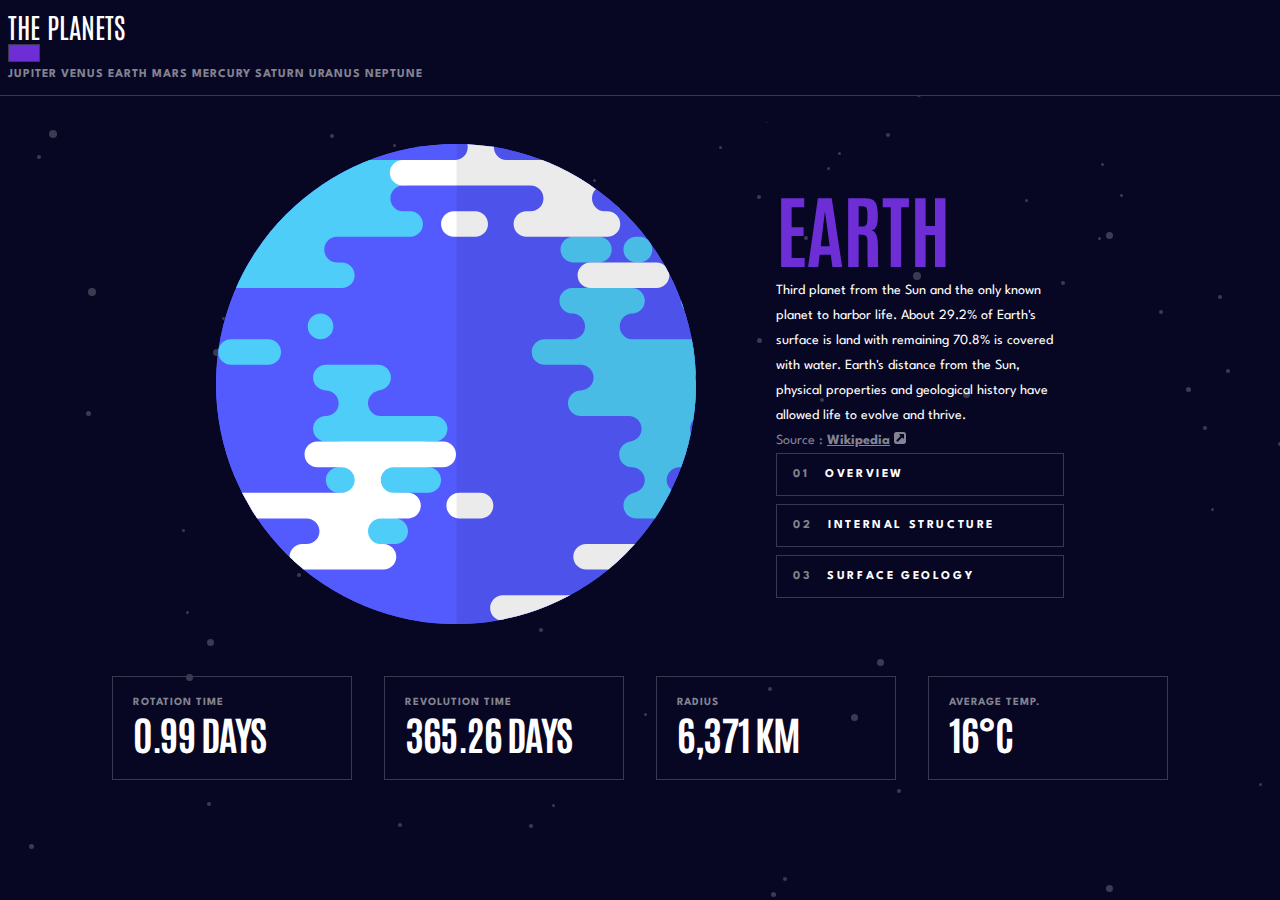
==== earth.html @ d7c1f834 "UI Changes" ====
<!DOCTYPE html>
<html lang="en">

<head>
    <meta charset="UTF-8">
    <meta http-equiv="X-UA-Compatible" content="IE=edge">
    <meta name="viewport" content="width=device-width, initial-scale=1.0">
    <title>Planets</title>
    <link href="https://fonts.googleapis.com/css2?family=Antonio:wght@500&display=swap" rel="stylesheet">
    <link href="https://fonts.googleapis.com/css2?family=League+Spartan:wght@400;700&display=swap" rel="stylesheet">
    <link href="https://cdn.jsdelivr.net/npm/bootstrap@5.3.0-alpha1/dist/css/bootstrap.min.css" rel="stylesheet"
        integrity="sha384-GLhlTQ8iRABdZLl6O3oVMWSktQOp6b7In1Zl3/Jr59b6EGGoI1aFkw7cmDA6j6gD" crossorigin="anonymous">
    <link rel="stylesheet" href="https://cdnjs.cloudflare.com/ajax/libs/font-awesome/6.2.1/css/all.min.css" integrity="sha512-MV7K8+y+gLIBoVD59lQIYicR65iaqukzvf/nwasF0nqhPay5w/9lJmVM2hMDcnK1OnMGCdVK+iQrJ7lzPJQd1w==" crossorigin="anonymous" referrerpolicy="no-referrer" />
    <link rel="stylesheet" href="style.css">
</head>

<body>
    <section class="header">
        <nav class="navbar navbar-expand-sm bg-body-tertiary">
            <div class="container-fluid">
                <a class="brand" href="#">THE PLANETS</a>
                <button class="navbar-toggler navbar-toggler-earth" type="button" data-bs-toggle="collapse"
                    data-bs-target="#navbarNavAltMarkup" aria-controls="navbarNavAltMarkup" aria-expanded="false"
                    aria-label="Toggle navigation">
                    <span class="fa-solid fa-bars"></span>
                </button>
                <div class="collapse navbar-collapse" id="navbarNavAltMarkup">
                    <div class="navbar-nav ms-auto">
                        <a href="index.html"><img src="images/jupiter1.svg" alt="" width="15px"><span class="nav_jupiter">JUPITER</span></a>
                        <a href="venus.html"><img src="images/venus1.svg" alt="" width="15px"><span class="nav_venus">VENUS</span></a>
                        <a href="earth.html"><img src="images/earth1.svg" alt="" width="15px"><span class="nav_earth">EARTH</span></a>
                        <a href="mars.html"><img src="images/mars1.svg" alt="" width="15px"><span class="nav_mars">MARS</span></a>
                        <a href="mercury.html"><img src="images/mercury1.svg" alt="" width="15px"><span class="nav_mercury">MERCURY</span></a>
                        <a class="a_saturn" href="saturn.html"><img src="images/saturn1.svg" alt="" width="22px"><span class="nav_saturn">SATURN</span></a>
                        <a href="uranus.html"><img src="images/uranus1.svg" alt="" width="15px"><span class="nav_uranus">URANUS</span></a>
                        <a href="neptune.html"><img src="images/neptune1.svg" alt="" width="15px"><span class="nav_neptune">NEPTUNE</span></a>
                    </div>
                </div>
            </div>
        </nav>
    </section>
    <section class="main">
        <div class="left">
            <img id="javaimg" class="mainimage" src="images/earth1.svg" alt="Image of Earth">
        </div>
        <div class="right">
            <div class="planet">
                <h1 class="earth_h1">EARTH</h1>
                <p id="p1">Third planet from the Sun and the only known planet to harbor life. About 29.2% of Earth's
                    surface is land with remaining 70.8% is covered with water. Earth's distance from the Sun, physical
                    properties and geological history have allowed life to evolve and thrive.</p>
                <p class="source">Source : <a class="linkhover_earth" href="https://en.wikipedia.org/wiki/Earth"
                        target="_blank">Wikipedia</a> <img src="images/source.svg" alt=""></p>
            </div>
            <div class="button button_earth">
                <button id="btn1" class="box btn1"><span>01</span>OVERVIEW</button>
                <button id="btn2" class="box btn2"><span>02</span>INTERNAL STRUCTURE</button>
                <button id="btn3" class="box btn2"><span>03</span>SURFACE GEOLOGY</button>
            </div>
        </div>
    </section>
    <section class="footer footer_earth">
        <div class="rect">
            <h4>ROTATION TIME</h4>
            <h2>0.99 DAYS</h2>
        </div>
        <div class="rect">
            <h4>REVOLUTION TIME</h4>
            <h2>365.26 DAYS</h2>
        </div>
        <div class="rect">
            <h4>RADIUS</h4>
            <h2>6,371 KM</h2>
        </div>
        <div class="rect">
            <h4>AVERAGE TEMP.</h4>
            <h2>16&#176;C</h2>
        </div>
    </section>
    <script src="./js/earth.js"></script>
    <script src="https://cdn.jsdelivr.net/npm/@popperjs/core@2.11.6/dist/umd/popper.min.js"
        integrity="sha384-oBqDVmMz9ATKxIep9tiCxS/Z9fNfEXiDAYTujMAeBAsjFuCZSmKbSSUnQlmh/jp3"
        crossorigin="anonymous"></script>
    <script src="https://cdn.jsdelivr.net/npm/bootstrap@5.3.0-alpha1/dist/js/bootstrap.min.js"
        integrity="sha384-mQ93GR66B00ZXjt0YO5KlohRA5SY2XofN4zfuZxLkoj1gXtW8ANNCe9d5Y3eG5eD"
        crossorigin="anonymous"></script>
</body>

</html>
---- style.css ----
*{
    box-sizing: border-box;
    padding: 0;
    margin: 0;
    color: #FFFFFF;
}
body{
    background-color: #070724;
    background-image: url(images/dots.svg);
}
h1{
    font-family: 'Antonio', sans-serif;
    font-size: 5rem;
    line-height: 6.4375rem;
}
#p1{
    height: 9.375rem;
}
.brand{
    font-family: 'Antonio';
    font-size: 1.75rem;
    color: #FFFFFF;
    -webkit-user-select: none;
    -ms-user-select: none;
    user-select: none;
}
.navbar-nav{
    gap: 2rem;
}
.navbar-nav img{
    display: none;
}
.navbar-nav span{
    font-family: 'League Spartan', sans-serif;
    font-weight: 700;
    font-size: 0.75rem;
    color: #838391;
    letter-spacing: 0.0625rem;
}
.navbar{
    padding: 0.5rem 0.5rem;
    background-color: #070724 !important;
    border-bottom: 1px solid #38384F;
}
p{
    font-family: 'League Spartan', sans-serif;
    font-size: 0.875rem;
    font-weight: 400;
    line-height: 1.5625rem;
}
a{
    text-decoration: none;
}
.source{
    font-family: 'League Spartan', sans-serif;
    font-size: 0.875rem;
    line-height: 1.5625rem;
    color: #838391;
}
.source a{
    font-weight: 700;
    color: #838391;
    text-decoration: underline;
}
.box, span{
    font-family: 'League Spartan', sans-serif;
    font-size: 0.75rem;
    font-weight: 700;
    line-height: 1.5625rem;
    letter-spacing: 0.1625rem;
    color: #FFFFFF;
}
.right span{
    color: #838391;
    padding-left: 1rem;
    padding-right: 1rem;
}
h2{
    font-family: 'Antonio', sans-serif;
    font-size: 2.5rem;
    line-height: 3.25rem;
    letter-spacing: -0.09375rem;
}
h4{
    font-family: 'League Spartan', sans-serif;
    font-weight: 700;
    font-size: 0.6875rem;
    color: #838391;
    letter-spacing: 0.0625rem;
}
.right h1{
    -webkit-user-select: none;
    -ms-user-select: none;
    user-select: none;
}
.fa-solid{
    font-size: 1rem;
    padding: 0 0.7rem;
    color: #FFFFFF;
}
.navbar-toggler{
    display: flex;
    padding: 0.5rem 0.25rem;
    align-items: center;
    justify-content: center;
}
.button{
    display: flex;
    flex-direction: column;
    gap: 0.5rem;
    width: 18rem;
}
button{
    background-color: #070724;
    border: 1px solid #38384F;
    padding-top: 0.5rem;
    padding-bottom: 0.5rem;
}
.box{
    display: flex;
}
.rect{
    min-width: 15rem;
    border: 1px solid #38384F;
    padding: 1.25rem;
}
/* ------------------------------------------------JUPITER-----COLORS------------------------------------------------ */
.button_jupiter button:hover {
    background-color: #38384F;
}
.button_jupiter button:active {
    background-color: #D83A34;
}
.button_jupiter button:focus{
    background-color: #D83A34;
}
.button_jupiter button:focus{
    background-color: #D83A34;
}
.rect:hover{
    color: #D83A34;
    border-color: #D83A34;
}
.linkhover:hover{
    color: #D83A34;
}
h1{
    color: #D83A34;
}
.nav_jupiter:hover{
    color: #D83A34;
}
.navbar-toggler-jupiter{
    background-color: #D83A34;
    color: transparent;
}
/* ------------------------------------------------VENUS-----COLORS------------------------------------------------ */
.button_venus button:hover {
    background-color: #38384F;
}
.button_venus button:active {
    background-color: #EDA249;
}
.button_venus button:focus{
    background-color: #EDA249;
}
.footer_venus .rect:hover{
    color: #EDA249;
    border-color: #EDA249;
}
.venus_h1{
    color: #EDA249;
}
.linkhover_venus:hover{
    color: #EDA249;
}
.nav_venus:hover{
    color: #EDA249;
}
.navbar-toggler-venus{
    background-color: #EDA249;
    color: transparent;
}
/* ------------------------------------------------EARTH-----COLORS------------------------------------------------ */
.button_earth button:hover {
    background-color: #38384F;
}
.button_earth button:active {
    background-color: #6D2ED5;
}
.button_earth button:focus{
    background-color: #6D2ED5;
}
.footer_earth .rect:hover{
    color: #6D2ED5;
    border-color: #6D2ED5;
}
.earth_h1{
    color: #6D2ED5;
}
.linkhover_earth:hover{
    color: #6D2ED5;
}
.nav_earth:hover{
    color: #6D2ED5;
}
.navbar-toggler-earth{
    background-color: #6D2ED5;
    color: transparent;
}
/* ------------------------------------------------MARS-----COLORS------------------------------------------------ */
.button_mars button:hover {
    background-color: #38384F;
}
.button_mars button:active {
    background-color: #D14C32;
}
.button_mars button:focus{
    background-color: #D14C32;
}
.footer_mars .rect:hover{
    color: #D14C32;
    border-color: #D14C32;
}
.mars_h1{
    color: #D14C32;
}
.linkhover_mars:hover{
    color: #D14C32;
}
.nav_mars:hover{
    color: #D14C32;
}
.navbar-toggler-mars{
    background-color: #D14C32;
    color: transparent;
}
/* ------------------------------------------------MERCURY-----COLORS------------------------------------------------ */
.button_mercury button:hover {
    background-color: #38384F;
}
.button_mercury button:active {
    background-color: #419EBB;
}
.button_mercury button:focus{
    background-color: #419EBB;
}
.footer_mercury .rect:hover{
    color: #419EBB;
    border-color: #419EBB;
}
.mercury_h1{
    color: #419EBB;
}
.linkhover_mercury:hover{
    color: #419EBB;
}
.nav_mercury:hover{
    color: #419EBB;
}
.navbar-toggler-mercury{
    background-color: #419EBB;
    color: transparent;
}
/* ------------------------------------------------SATURN-----COLORS------------------------------------------------ */
.button_saturn button:hover {
    background-color: #38384F;
}
.button_saturn button:active {
    background-color: #CD5120;
}
.button_saturn button:focus{
    background-color: #CD5120;
}
.footer_saturn .rect:hover{
    color: #CD5120;
    border-color: #CD5120;
}
.saturn_h1{
    color: #CD5120;
}
.linkhover_saturn:hover{
    color: #CD5120;
}
.nav_saturn:hover{
    color: #CD5120;
}
.navbar-toggler-saturn{
    background-color: #CD5120;
    color: transparent;
}
/* ------------------------------------------------URANUS-----COLORS------------------------------------------------ */
.button_uranus button:hover {
    background-color: #38384F;
}
.button_uranus button:active {
    background-color: #1EC1A2;
}
.button_uranus button:focus{
    background-color: #1EC1A2;
}
.footer_uranus .rect:hover{
    color: #1EC1A2;
    border-color: #1EC1A2;
}
.uranus_h1{
    color: #1EC1A2;
}
.linkhover_uranus:hover{
    color: #1EC1A2;
}
.nav_uranus:hover{
    color: #1EC1A2;
}
.navbar-toggler-uranus{
    background-color: #1EC1A2;
    color: transparent;
}
/* ------------------------------------------------NEPTUNE-----COLORS------------------------------------------------ */
.button_neptune button:hover {
    background-color: #38384F;
}
.button_neptune button:active {
    background-color: #2D68F0;
}
.button_neptune button:focus{
    background-color: #2D68F0;
}
.footer_neptune .rect:hover{
    color: #2D68F0;
    border-color: #2D68F0;
}
.neptune_h1{
    color: #2D68F0;
}
.linkhover_neptune:hover{
    color: #2D68F0;
}
.nav_neptune:hover{
    color: #2D68F0;
}
.navbar-toggler-neptune{
    background-color: #2D68F0;
    color: transparent;
}
/* ------------------------------------------------THE-----END------------------------------------------------ */
.footer{
    display: flex;
    justify-content: center;
    gap: 2rem;
    margin: 3rem 2rem;
    flex-wrap: wrap;
}
.main{
    display: flex;
    justify-content: center;
    gap: 15rem;
    margin: 3rem 9.375rem;
    align-items: center;
    flex-wrap: wrap;
}
.right{
    width: 18rem;
}
.mainimage{
    width: 30rem;
}
@media only screen and (max-width: 1179px) {
    .main{
        flex-direction: column;
        width: 51.875rem;
        margin: 3rem auto;
    }
    .right {
        display: flex;
        width: 100%;
        gap: 5rem;
        justify-content: center;
        align-items: center;
        }
    .planet{
            width: 80rem;
    }
    .button{
        width: 80rem;
    }
    #p1{
        height: 7.8125rem;
    }
    .footer{
        margin-top: -1rem;
    }
}
  @media only screen and (max-width: 892px) {
    .container-fluid{
        flex-direction: column;
        gap: .5rem;
    }
    .navbar-nav{
        gap: 1.5rem;
        display: flex;
        justify-content: center;
        align-items: center;
        border-top: 1px solid #38384F;
        padding-top: 0.75rem;
    }
    .main{
        width: auto;
        margin: 3rem auto;
    }
    .mainimage {
    width: 25rem;
    }
    .right {
    display: flex;
    flex-direction: column;
    width: 100%;
    justify-content: space-between;
    gap: 1rem;
    align-items: center;
    }
    .planet{
        display: flex;
        flex-direction: column;
        justify-content: center;
        width: 80%;
    }
    .button{
        width: 20rem;
    }
    #p1{
        height: 4.6875rem;
    }
    .rect{
        width: 20rem;
    }
  }
  @media only screen and (max-width: 735px) {
    .rect {
        display: flex;
        justify-content: space-between;
        align-items: center;
    }
    .rect h4, .rect h2{
        margin: 0;
        line-height: normal;
    }
    .rect h4{
        font-size: 0.75rem;
    }
    .rect h2{
        font-size: 2rem;
    }
  }
  @media only screen and (max-width: 700px) {
    .mainimage {
    width: 20rem;
    }
  }
  @media only screen and (max-width: 575px) {
    .container-fluid{
        flex-direction: row;
    }
    .navbar-nav img{
        display: inline;
    }
    .navbar-nav a{
        font-size: 0.875rem;
        display: flex;
        justify-content: center;
        align-items: center;
        gap: 1em;
    }
    .navbar-nav .a_saturn{
        gap: 0.5625rem;
    }
    .navbar-nav span{
        width: 60px;
    }
    .navbar {
        background-image: url(images/dots.svg);
    }
  }
  @media only screen and (max-width: 1415px) {
    .main {
    gap: 5rem;
    }
  }
  @media only screen and (max-width: 1227px) {
    .main {
        gap: 2.5rem;
        }
  }
  @media only screen and (max-width: 400px) {
    .mainimage{
        width: 15.625rem;
    }
    .main {
        gap: 2.5rem;
    }
    h1 {
        font-size: 3.5rem;
    }
    h2 {
        font-size: 2rem;
    }
  }
  @media only screen and (max-width: 671px) {
    #p1{
        height: 6.25rem;
    }
  }
  @media only screen and (max-width: 503px) {
    #p1{
        height: 7.8125rem;
    }
  }
  @media only screen and (max-width: 418px) {
    #p1{
        height: 9.375rem;
    }
  }
  @media screen and (min-device-width: 736px) and (max-device-width: 892px) { 
    .rect {
        display: flex;
        justify-content: space-between;
        align-items: center;
    }
    .rect h4, .rect h2{
        margin: 0;
        line-height: normal;
    }
    .rect h4{
        font-size: 0.75rem;
    }
    .rect h2{
        font-size: 2rem;
    }
}
@media screen and (min-device-width: 892px) and (max-device-width: 1119px) { 
    .rect {
        display: flex;
        justify-content: space-between;
        align-items: center;
    }
    .rect h4, .rect h2{
        margin: 0 0.3rem;
        line-height: normal;
        min-width: 10rem;
    }
    .rect h4{
        font-size: 0.75rem;
    }
    .rect h2{
        font-size: 2rem;
    }
}
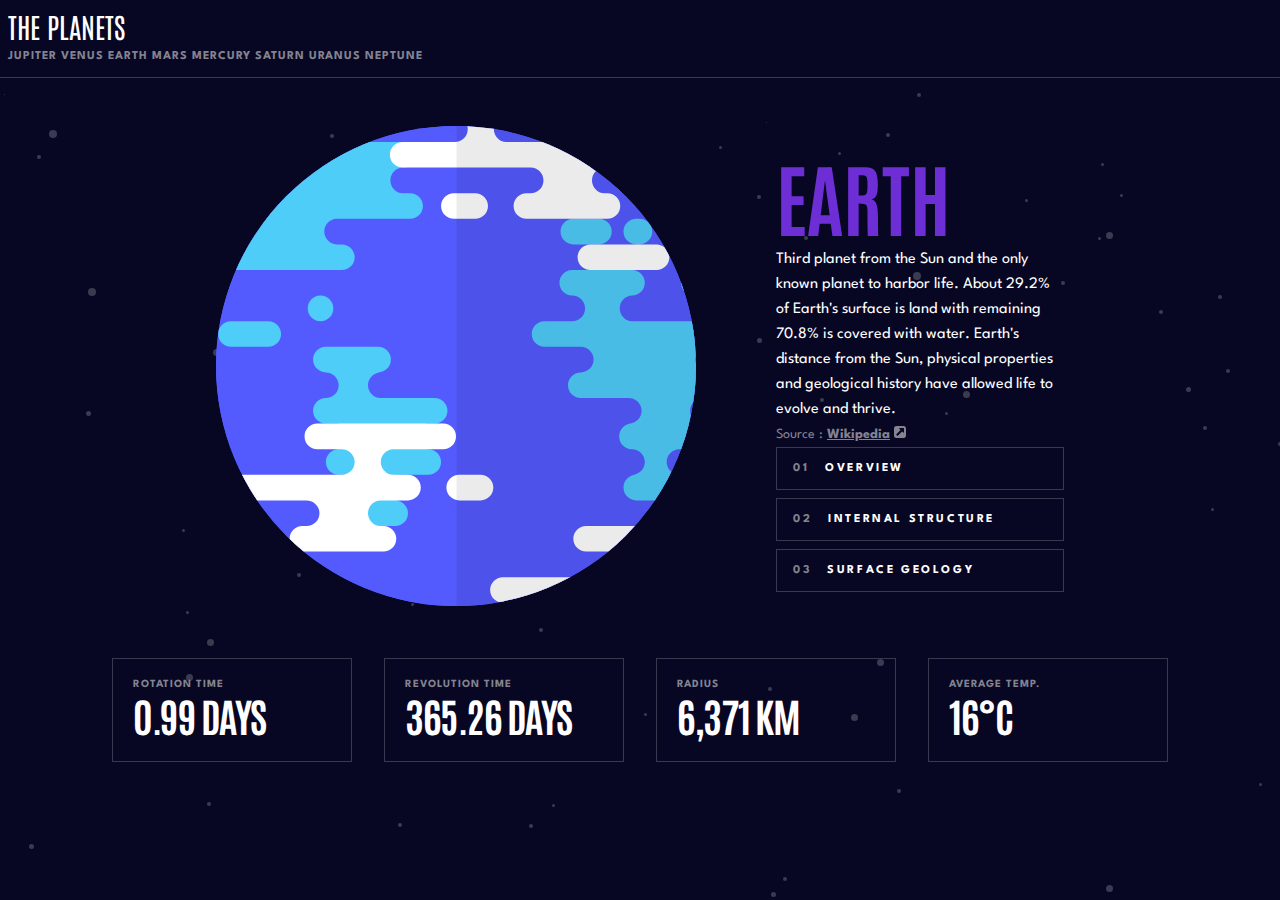
==== commit feec0764: "Font size changed" ====
--- a/earth.html
+++ b/earth.html
@@ -5,12 +5,13 @@
     <meta charset="UTF-8">
     <meta http-equiv="X-UA-Compatible" content="IE=edge">
     <meta name="viewport" content="width=device-width, initial-scale=1.0">
-    <title>Planets</title>
+    <title>Earth</title>
     <link href="https://fonts.googleapis.com/css2?family=Antonio:wght@500&display=swap" rel="stylesheet">
     <link href="https://fonts.googleapis.com/css2?family=League+Spartan:wght@400;700&display=swap" rel="stylesheet">
     <link href="https://cdn.jsdelivr.net/npm/bootstrap@5.3.0-alpha1/dist/css/bootstrap.min.css" rel="stylesheet"
         integrity="sha384-GLhlTQ8iRABdZLl6O3oVMWSktQOp6b7In1Zl3/Jr59b6EGGoI1aFkw7cmDA6j6gD" crossorigin="anonymous">
     <link rel="stylesheet" href="https://cdnjs.cloudflare.com/ajax/libs/font-awesome/6.2.1/css/all.min.css" integrity="sha512-MV7K8+y+gLIBoVD59lQIYicR65iaqukzvf/nwasF0nqhPay5w/9lJmVM2hMDcnK1OnMGCdVK+iQrJ7lzPJQd1w==" crossorigin="anonymous" referrerpolicy="no-referrer" />
+    <link rel="icon" href="./images/earth1.svg" type="image/x-icon">
     <link rel="stylesheet" href="style.css">
 </head>
 
@@ -31,7 +32,7 @@
                         <a href="earth.html"><img src="images/earth1.svg" alt="" width="15px"><span class="nav_earth">EARTH</span></a>
                         <a href="mars.html"><img src="images/mars1.svg" alt="" width="15px"><span class="nav_mars">MARS</span></a>
                         <a href="mercury.html"><img src="images/mercury1.svg" alt="" width="15px"><span class="nav_mercury">MERCURY</span></a>
-                        <a class="a_saturn" href="saturn.html"><img src="images/saturn1.svg" alt="" width="22px"><span class="nav_saturn">SATURN</span></a>
+                        <a class="a_saturn" href="saturn.html"><img src="images/saturnnav.svg" alt="" width="15px"><span class="nav_saturn">SATURN</span></a>
                         <a href="uranus.html"><img src="images/uranus1.svg" alt="" width="15px"><span class="nav_uranus">URANUS</span></a>
                         <a href="neptune.html"><img src="images/neptune1.svg" alt="" width="15px"><span class="nav_neptune">NEPTUNE</span></a>
                     </div>
--- a/style.css
+++ b/style.css
@@ -14,7 +14,7 @@
     line-height: 6.4375rem;
 }
 #p1{
-    height: 9.375rem;
+    height: 10.9375rem;
 }
 .brand{
     font-family: 'Antonio';
@@ -44,7 +44,7 @@
 }
 p{
     font-family: 'League Spartan', sans-serif;
-    font-size: 0.875rem;
+    font-size: 1rem;
     font-weight: 400;
     line-height: 1.5625rem;
 }
@@ -94,15 +94,18 @@
     user-select: none;
 }
 .fa-solid{
-    font-size: 1rem;
-    padding: 0 0.7rem;
+    font-size: 1.5rem;
+    padding: 0;
     color: #FFFFFF;
 }
 .navbar-toggler{
     display: flex;
-    padding: 0.5rem 0.25rem;
+    padding: 0;
     align-items: center;
     justify-content: center;
+    background-color: transparent;
+    color: transparent;
+    border: none;
 }
 .button{
     display: flex;
@@ -150,10 +153,6 @@
 .nav_jupiter:hover{
     color: #D83A34;
 }
-.navbar-toggler-jupiter{
-    background-color: #D83A34;
-    color: transparent;
-}
 /* ------------------------------------------------VENUS-----COLORS------------------------------------------------ */
 .button_venus button:hover {
     background-color: #38384F;
@@ -177,10 +176,6 @@
 .nav_venus:hover{
     color: #EDA249;
 }
-.navbar-toggler-venus{
-    background-color: #EDA249;
-    color: transparent;
-}
 /* ------------------------------------------------EARTH-----COLORS------------------------------------------------ */
 .button_earth button:hover {
     background-color: #38384F;
@@ -204,10 +199,6 @@
 .nav_earth:hover{
     color: #6D2ED5;
 }
-.navbar-toggler-earth{
-    background-color: #6D2ED5;
-    color: transparent;
-}
 /* ------------------------------------------------MARS-----COLORS------------------------------------------------ */
 .button_mars button:hover {
     background-color: #38384F;
@@ -231,10 +222,6 @@
 .nav_mars:hover{
     color: #D14C32;
 }
-.navbar-toggler-mars{
-    background-color: #D14C32;
-    color: transparent;
-}
 /* ------------------------------------------------MERCURY-----COLORS------------------------------------------------ */
 .button_mercury button:hover {
     background-color: #38384F;
@@ -258,10 +245,6 @@
 .nav_mercury:hover{
     color: #419EBB;
 }
-.navbar-toggler-mercury{
-    background-color: #419EBB;
-    color: transparent;
-}
 /* ------------------------------------------------SATURN-----COLORS------------------------------------------------ */
 .button_saturn button:hover {
     background-color: #38384F;
@@ -285,10 +268,6 @@
 .nav_saturn:hover{
     color: #CD5120;
 }
-.navbar-toggler-saturn{
-    background-color: #CD5120;
-    color: transparent;
-}
 /* ------------------------------------------------URANUS-----COLORS------------------------------------------------ */
 .button_uranus button:hover {
     background-color: #38384F;
@@ -312,10 +291,6 @@
 .nav_uranus:hover{
     color: #1EC1A2;
 }
-.navbar-toggler-uranus{
-    background-color: #1EC1A2;
-    color: transparent;
-}
 /* ------------------------------------------------NEPTUNE-----COLORS------------------------------------------------ */
 .button_neptune button:hover {
     background-color: #38384F;
@@ -338,10 +313,6 @@
 }
 .nav_neptune:hover{
     color: #2D68F0;
-}
-.navbar-toggler-neptune{
-    background-color: #2D68F0;
-    color: transparent;
 }
 /* ------------------------------------------------THE-----END------------------------------------------------ */
 .footer{
@@ -400,7 +371,7 @@
         gap: 1.5rem;
         display: flex;
         justify-content: center;
-        align-items: center;
+        align-items: flex-start;
         border-top: 1px solid #38384F;
         padding-top: 0.75rem;
     }
@@ -470,15 +441,20 @@
         justify-content: center;
         align-items: center;
         gap: 1em;
-    }
-    .navbar-nav .a_saturn{
-        gap: 0.5625rem;
+        margin-left: 1rem;
     }
     .navbar-nav span{
         width: 60px;
     }
     .navbar {
         background-image: url(images/dots.svg);
+    }
+    .navbar-nav span{
+        font-size: 0.85rem;
+        letter-spacing: 0.35rem;
+    }
+    p{
+        font-size: 1rem;
     }
   }
   @media only screen and (max-width: 1415px) {
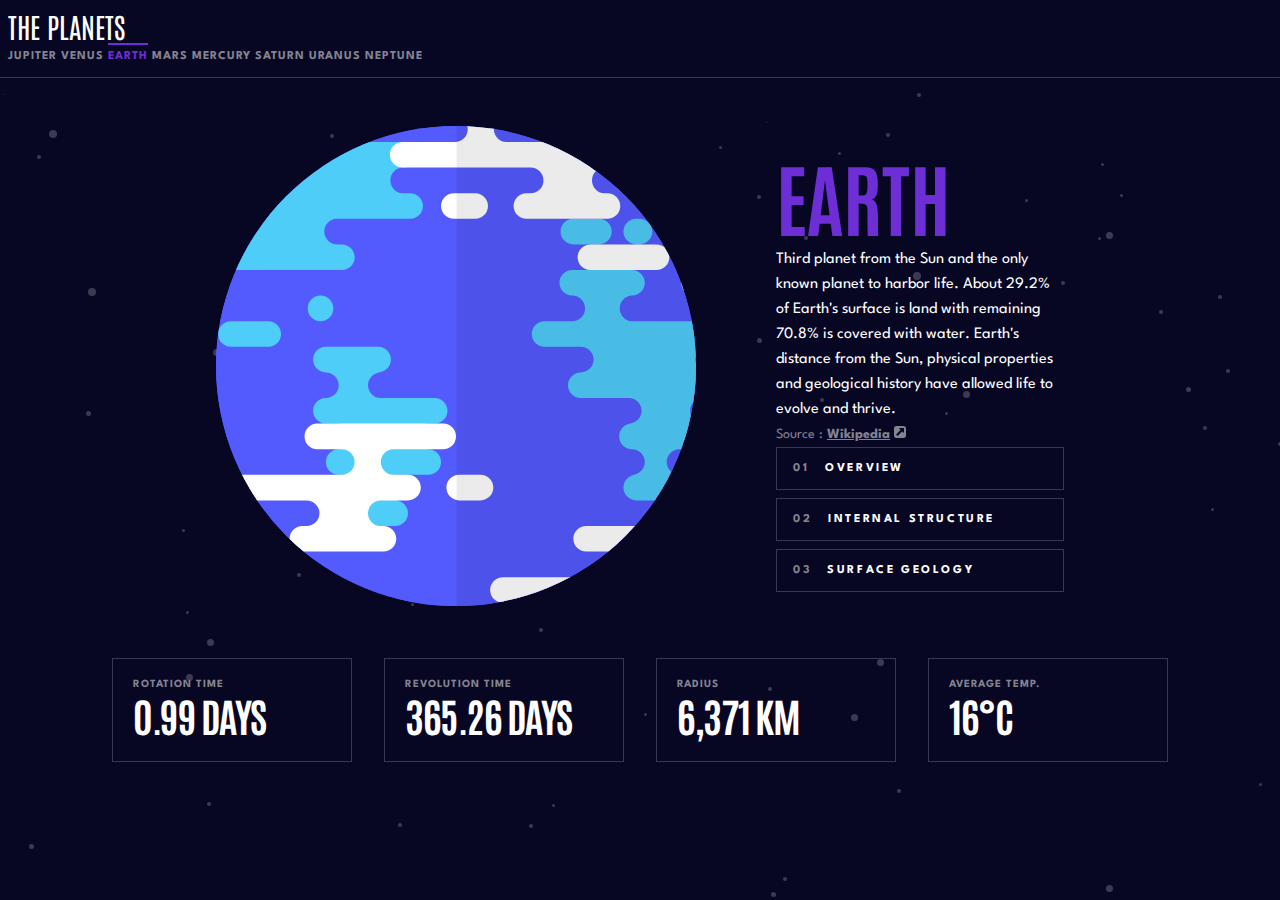
==== commit 6c76fee6: "Navbar changes" ====
--- a/earth.html
+++ b/earth.html
@@ -29,10 +29,10 @@
                     <div class="navbar-nav ms-auto">
                         <a href="index.html"><img src="images/jupiter1.svg" alt="" width="15px"><span class="nav_jupiter">JUPITER</span></a>
                         <a href="venus.html"><img src="images/venus1.svg" alt="" width="15px"><span class="nav_venus">VENUS</span></a>
-                        <a href="earth.html"><img src="images/earth1.svg" alt="" width="15px"><span class="nav_earth">EARTH</span></a>
+                        <a class="a_earth" href="earth.html"><img src="images/earth1.svg" alt="" width="15px"><span class="nav_earth earth_color">EARTH</span></a>
                         <a href="mars.html"><img src="images/mars1.svg" alt="" width="15px"><span class="nav_mars">MARS</span></a>
                         <a href="mercury.html"><img src="images/mercury1.svg" alt="" width="15px"><span class="nav_mercury">MERCURY</span></a>
-                        <a class="a_saturn" href="saturn.html"><img src="images/saturnnav.svg" alt="" width="15px"><span class="nav_saturn">SATURN</span></a>
+                        <a href="saturn.html"><img src="images/saturnnav.svg" alt="" width="15px"><span class="nav_saturn">SATURN</span></a>
                         <a href="uranus.html"><img src="images/uranus1.svg" alt="" width="15px"><span class="nav_uranus">URANUS</span></a>
                         <a href="neptune.html"><img src="images/neptune1.svg" alt="" width="15px"><span class="nav_neptune">NEPTUNE</span></a>
                     </div>
--- a/style.css
+++ b/style.css
@@ -153,6 +153,12 @@
 .nav_jupiter:hover{
     color: #D83A34;
 }
+.jupiter_color{
+    color: #D83A34 !important;
+}
+.a_jupiter{
+    border-top: 2px solid #D83A34;
+}
 /* ------------------------------------------------VENUS-----COLORS------------------------------------------------ */
 .button_venus button:hover {
     background-color: #38384F;
@@ -176,6 +182,12 @@
 .nav_venus:hover{
     color: #EDA249;
 }
+.venus_color{
+    color: #EDA249 !important;
+}
+.a_venus{
+    border-top: 2px solid #EDA249;
+}
 /* ------------------------------------------------EARTH-----COLORS------------------------------------------------ */
 .button_earth button:hover {
     background-color: #38384F;
@@ -199,6 +211,12 @@
 .nav_earth:hover{
     color: #6D2ED5;
 }
+.earth_color{
+    color: #6D2ED5 !important;
+}
+.a_earth{
+    border-top: 2px solid #6D2ED5;
+}
 /* ------------------------------------------------MARS-----COLORS------------------------------------------------ */
 .button_mars button:hover {
     background-color: #38384F;
@@ -222,6 +240,12 @@
 .nav_mars:hover{
     color: #D14C32;
 }
+.mars_color{
+    color: #D14C32 !important;
+}
+.a_mars{
+    border-top: 2px solid #D14C32;
+}
 /* ------------------------------------------------MERCURY-----COLORS------------------------------------------------ */
 .button_mercury button:hover {
     background-color: #38384F;
@@ -245,6 +269,12 @@
 .nav_mercury:hover{
     color: #419EBB;
 }
+.mercury_color{
+    color: #419EBB !important;
+}
+.a_mercury{
+    border-top: 2px solid #419EBB;
+}
 /* ------------------------------------------------SATURN-----COLORS------------------------------------------------ */
 .button_saturn button:hover {
     background-color: #38384F;
@@ -268,6 +298,12 @@
 .nav_saturn:hover{
     color: #CD5120;
 }
+.saturn_color{
+    color: #CD5120 !important;
+}
+.a_saturn{
+    border-top: 2px solid #CD5120;
+}
 /* ------------------------------------------------URANUS-----COLORS------------------------------------------------ */
 .button_uranus button:hover {
     background-color: #38384F;
@@ -291,6 +327,12 @@
 .nav_uranus:hover{
     color: #1EC1A2;
 }
+.uranus_color{
+    color: #1EC1A2 !important;
+}
+.a_uranus{
+    border-top: 2px solid #1EC1A2;
+}
 /* ------------------------------------------------NEPTUNE-----COLORS------------------------------------------------ */
 .button_neptune button:hover {
     background-color: #38384F;
@@ -313,6 +355,12 @@
 }
 .nav_neptune:hover{
     color: #2D68F0;
+}
+.neptune_color{
+    color: #2D68F0 !important;
+}
+.a_neptune{
+    border-top: 2px solid #2D68F0;
 }
 /* ------------------------------------------------THE-----END------------------------------------------------ */
 .footer{
@@ -491,9 +539,14 @@
         height: 7.8125rem;
     }
   }
+  @media only screen and (max-width: 478px) {
+    #p1{
+        height: 9.375rem;
+    }
+  }
   @media only screen and (max-width: 418px) {
     #p1{
-        height: 9.375rem;
+        height: 10.9375rem;
     }
   }
   @media screen and (min-device-width: 736px) and (max-device-width: 892px) { 
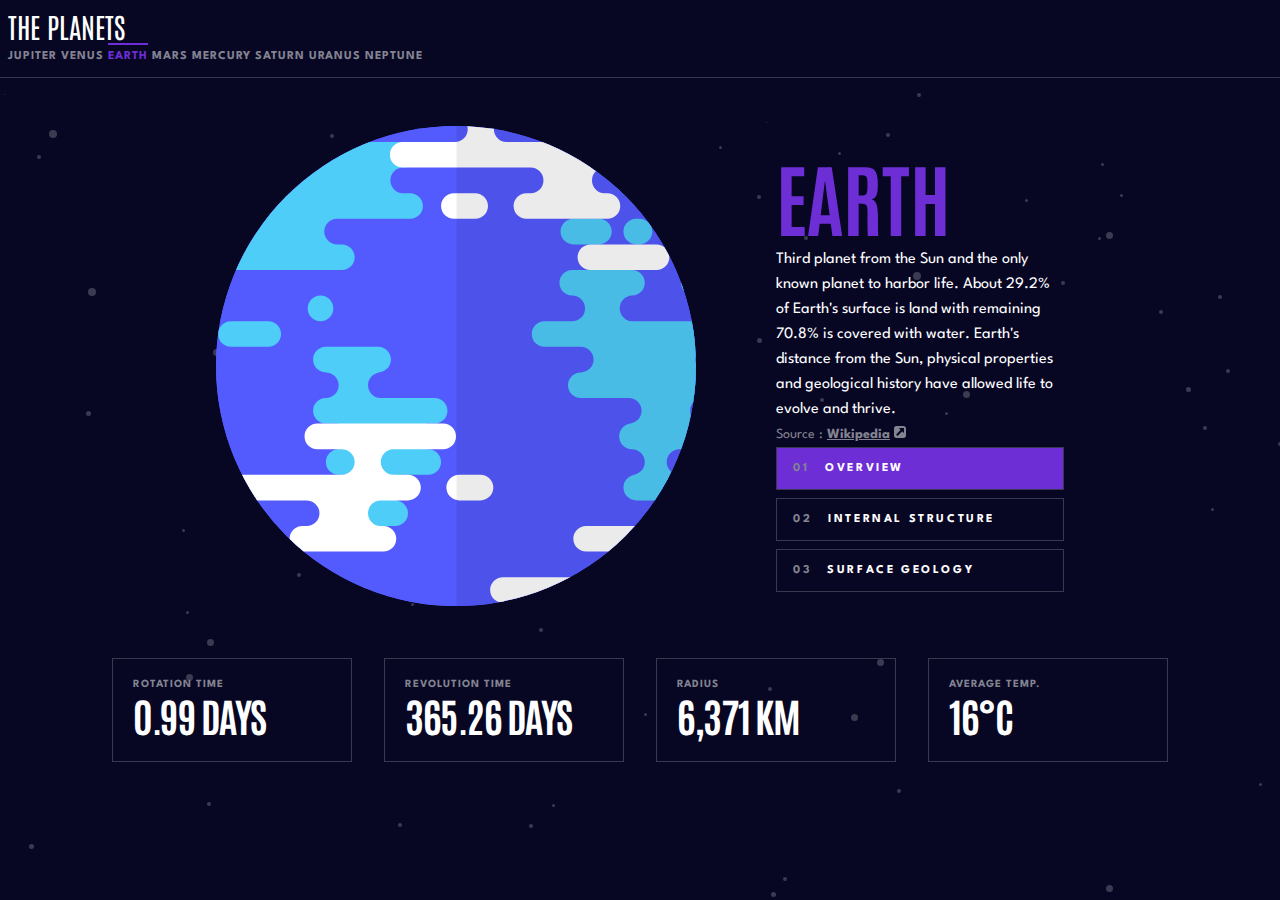
==== commit c8607c55: "UI fixes" ====
--- a/earth.html
+++ b/earth.html
@@ -27,18 +27,23 @@
                 </button>
                 <div class="collapse navbar-collapse" id="navbarNavAltMarkup">
                     <div class="navbar-nav ms-auto">
-                        <a href="index.html"><img src="images/jupiter1.svg" alt="" width="15px"><span class="nav_jupiter">JUPITER</span></a>
-                        <a href="venus.html"><img src="images/venus1.svg" alt="" width="15px"><span class="nav_venus">VENUS</span></a>
-                        <a class="a_earth" href="earth.html"><img src="images/earth1.svg" alt="" width="15px"><span class="nav_earth earth_color">EARTH</span></a>
-                        <a href="mars.html"><img src="images/mars1.svg" alt="" width="15px"><span class="nav_mars">MARS</span></a>
-                        <a href="mercury.html"><img src="images/mercury1.svg" alt="" width="15px"><span class="nav_mercury">MERCURY</span></a>
-                        <a href="saturn.html"><img src="images/saturnnav.svg" alt="" width="15px"><span class="nav_saturn">SATURN</span></a>
-                        <a href="uranus.html"><img src="images/uranus1.svg" alt="" width="15px"><span class="nav_uranus">URANUS</span></a>
-                        <a href="neptune.html"><img src="images/neptune1.svg" alt="" width="15px"><span class="nav_neptune">NEPTUNE</span></a>
+                        <a href="index.html"><img src="images/jupiter1.svg" alt="" width="15px"><span class="nav_jupiter">JUPITER</span><i class="fa-solid fa-angle-right"></i></a>
+                        <a href="venus.html"><img src="images/venus1.svg" alt="" width="15px"><span class="nav_venus">VENUS</span><i class="fa-solid fa-angle-right"></i></a>
+                        <a class="a_earth" href="earth.html"><img src="images/earth1.svg" alt="" width="15px"><span class="nav_earth earth_color">EARTH</span><i class="fa-solid fa-angle-right"></i></a>
+                        <a href="mars.html"><img src="images/mars1.svg" alt="" width="15px"><span class="nav_mars">MARS</span><i class="fa-solid fa-angle-right"></i></a>
+                        <a href="mercury.html"><img src="images/mercury1.svg" alt="" width="15px"><span class="nav_mercury">MERCURY</span><i class="fa-solid fa-angle-right"></i></a>
+                        <a href="saturn.html"><img src="images/saturnnav.svg" alt="" width="15px"><span class="nav_saturn">SATURN</span><i class="fa-solid fa-angle-right"></i></a>
+                        <a href="uranus.html"><img src="images/uranus1.svg" alt="" width="15px"><span class="nav_uranus">URANUS</span><i class="fa-solid fa-angle-right"></i></a>
+                        <a href="neptune.html"><img src="images/neptune1.svg" alt="" width="15px"><span class="nav_neptune">NEPTUNE</span><i class="fa-solid fa-angle-right"></i></a>
                     </div>
                 </div>
             </div>
         </nav>
+        <section class="mobile_btn">
+            <button id="btn11" class="mobile_box keep_mobile_earth">OVERVIEW</button>
+            <button id="btn22" class="mobile_box">INTERNAL STRUCTURE</button>
+            <button id="btn33" class="mobile_box">SURFACE GEOLOGY</button>
+        </section>
     </section>
     <section class="main">
         <div class="left">
@@ -54,7 +59,7 @@
                         target="_blank">Wikipedia</a> <img src="images/source.svg" alt=""></p>
             </div>
             <div class="button button_earth">
-                <button id="btn1" class="box btn1"><span>01</span>OVERVIEW</button>
+                <button id="btn1" class="box btn1 keep_earth"><span>01</span>OVERVIEW</button>
                 <button id="btn2" class="box btn2"><span>02</span>INTERNAL STRUCTURE</button>
                 <button id="btn3" class="box btn2"><span>03</span>SURFACE GEOLOGY</button>
             </div>
--- a/style.css
+++ b/style.css
@@ -3,6 +3,9 @@
     padding: 0;
     margin: 0;
     color: #FFFFFF;
+}
+::-webkit-scrollbar {
+    display: none;
 }
 body{
     background-color: #070724;
@@ -47,6 +50,7 @@
     font-size: 1rem;
     font-weight: 400;
     line-height: 1.5625rem;
+    cursor: default;
 }
 a{
     text-decoration: none;
@@ -119,6 +123,9 @@
     padding-top: 0.5rem;
     padding-bottom: 0.5rem;
 }
+.mobile_box:hover{
+    color: #FFFFFF;
+}
 .box{
     display: flex;
 }
@@ -126,6 +133,10 @@
     min-width: 15rem;
     border: 1px solid #38384F;
     padding: 1.25rem;
+    cursor: default;
+}
+.fa-angle-right{
+    display: none;
 }
 /* ------------------------------------------------JUPITER-----COLORS------------------------------------------------ */
 .button_jupiter button:hover {
@@ -134,10 +145,7 @@
 .button_jupiter button:active {
     background-color: #D83A34;
 }
-.button_jupiter button:focus{
-    background-color: #D83A34;
-}
-.button_jupiter button:focus{
+.keep_jupiter{
     background-color: #D83A34;
 }
 .rect:hover{
@@ -159,6 +167,10 @@
 .a_jupiter{
     border-top: 2px solid #D83A34;
 }
+.keep_mobile_jupiter{
+    border-bottom: 0.25rem solid #D83A34 !important;
+    color: #FFFFFF !important;
+}
 /* ------------------------------------------------VENUS-----COLORS------------------------------------------------ */
 .button_venus button:hover {
     background-color: #38384F;
@@ -166,7 +178,7 @@
 .button_venus button:active {
     background-color: #EDA249;
 }
-.button_venus button:focus{
+.keep_venus{
     background-color: #EDA249;
 }
 .footer_venus .rect:hover{
@@ -188,6 +200,10 @@
 .a_venus{
     border-top: 2px solid #EDA249;
 }
+.keep_mobile_venus{
+    border-bottom: 0.25rem solid #EDA249 !important;
+    color: #FFFFFF !important;
+}
 /* ------------------------------------------------EARTH-----COLORS------------------------------------------------ */
 .button_earth button:hover {
     background-color: #38384F;
@@ -195,7 +211,7 @@
 .button_earth button:active {
     background-color: #6D2ED5;
 }
-.button_earth button:focus{
+.keep_earth{
     background-color: #6D2ED5;
 }
 .footer_earth .rect:hover{
@@ -217,6 +233,10 @@
 .a_earth{
     border-top: 2px solid #6D2ED5;
 }
+.keep_mobile_earth{
+    border-bottom: 0.25rem solid #6D2ED5 !important;
+    color: #FFFFFF !important;
+}
 /* ------------------------------------------------MARS-----COLORS------------------------------------------------ */
 .button_mars button:hover {
     background-color: #38384F;
@@ -224,7 +244,7 @@
 .button_mars button:active {
     background-color: #D14C32;
 }
-.button_mars button:focus{
+.keep_mars{
     background-color: #D14C32;
 }
 .footer_mars .rect:hover{
@@ -246,6 +266,10 @@
 .a_mars{
     border-top: 2px solid #D14C32;
 }
+.keep_mobile_mars{
+    border-bottom: 0.25rem solid #D14C32 !important;
+    color: #FFFFFF !important;
+}
 /* ------------------------------------------------MERCURY-----COLORS------------------------------------------------ */
 .button_mercury button:hover {
     background-color: #38384F;
@@ -253,7 +277,7 @@
 .button_mercury button:active {
     background-color: #419EBB;
 }
-.button_mercury button:focus{
+.keep_mercury{
     background-color: #419EBB;
 }
 .footer_mercury .rect:hover{
@@ -275,6 +299,10 @@
 .a_mercury{
     border-top: 2px solid #419EBB;
 }
+.keep_mobile_mercury{
+    border-bottom: 0.25rem solid #419EBB !important;
+    color: #FFFFFF !important;
+}
 /* ------------------------------------------------SATURN-----COLORS------------------------------------------------ */
 .button_saturn button:hover {
     background-color: #38384F;
@@ -282,7 +310,7 @@
 .button_saturn button:active {
     background-color: #CD5120;
 }
-.button_saturn button:focus{
+.keep_saturn{
     background-color: #CD5120;
 }
 .footer_saturn .rect:hover{
@@ -304,6 +332,10 @@
 .a_saturn{
     border-top: 2px solid #CD5120;
 }
+.keep_mobile_saturn{
+    border-bottom: 0.25rem solid #CD5120 !important;
+    color: #FFFFFF !important;
+}
 /* ------------------------------------------------URANUS-----COLORS------------------------------------------------ */
 .button_uranus button:hover {
     background-color: #38384F;
@@ -311,7 +343,7 @@
 .button_uranus button:active {
     background-color: #1EC1A2;
 }
-.button_uranus button:focus{
+.keep_uranus{
     background-color: #1EC1A2;
 }
 .footer_uranus .rect:hover{
@@ -333,6 +365,10 @@
 .a_uranus{
     border-top: 2px solid #1EC1A2;
 }
+.keep_mobile_uranus{
+    border-bottom: 0.25rem solid #1EC1A2 !important;
+    color: #FFFFFF !important;
+}
 /* ------------------------------------------------NEPTUNE-----COLORS------------------------------------------------ */
 .button_neptune button:hover {
     background-color: #38384F;
@@ -340,7 +376,7 @@
 .button_neptune button:active {
     background-color: #2D68F0;
 }
-.button_neptune button:focus{
+.keep_neptune{
     background-color: #2D68F0;
 }
 .footer_neptune .rect:hover{
@@ -361,6 +397,10 @@
 }
 .a_neptune{
     border-top: 2px solid #2D68F0;
+}
+.keep_mobile_neptune{
+    border-bottom: 0.25rem solid #2D68F0 !important;
+    color: #FFFFFF !important;
 }
 /* ------------------------------------------------THE-----END------------------------------------------------ */
 .footer{
@@ -384,6 +424,9 @@
 .mainimage{
     width: 30rem;
 }
+.mobile_btn{
+    display: none;
+}
 @media only screen and (max-width: 1179px) {
     .main{
         flex-direction: column;
@@ -453,7 +496,41 @@
     .rect{
         width: 20rem;
     }
-  }
+    .button{
+        display: none;
+    }
+    .mobile_btn{
+        display: inline-block;
+        display: flex;
+        width: 100%;
+        border-bottom: 1px solid #38384F;
+    }
+    .mobile_btn button {
+        width: calc(100%/3);
+        border: none;
+        font-family: 'League Spartan', sans-serif;
+        font-size: 0.75rem;
+        font-weight: 700;
+        line-height: 1.5625rem;
+        letter-spacing: 0.1625rem;
+        color: #838391;
+    }
+  }
+  @media only screen and (max-width: 500px) {
+    .mobile_btn button {
+        font-size: 0.65rem;
+    }
+  }
+  @media only screen and (max-width: 452px) {
+    .mobile_btn button {
+        font-size: 0.55rem;
+    }
+  }
+  @media only screen and (max-width: 404px) {
+    .mobile_btn button{
+        letter-spacing: 0.05rem;
+    }
+    }
   @media only screen and (max-width: 735px) {
     .rect {
         display: flex;
@@ -480,7 +557,7 @@
     .container-fluid{
         flex-direction: row;
     }
-    .navbar-nav img{
+    .fa-angle-right, .navbar-nav img{
         display: inline;
     }
     .navbar-nav a{
@@ -492,7 +569,7 @@
         margin-left: 1rem;
     }
     .navbar-nav span{
-        width: 60px;
+        width: 100%;
     }
     .navbar {
         background-image: url(images/dots.svg);
@@ -503,6 +580,15 @@
     }
     p{
         font-size: 1rem;
+    }
+    .navbar-nav a {
+        border: none;
+        width: 100%;
+        padding-right: 2rem;
+    }
+    .fa-angle-right{
+        font-size: 1rem;
+        color: #838391;
     }
   }
   @media only screen and (max-width: 1415px) {
